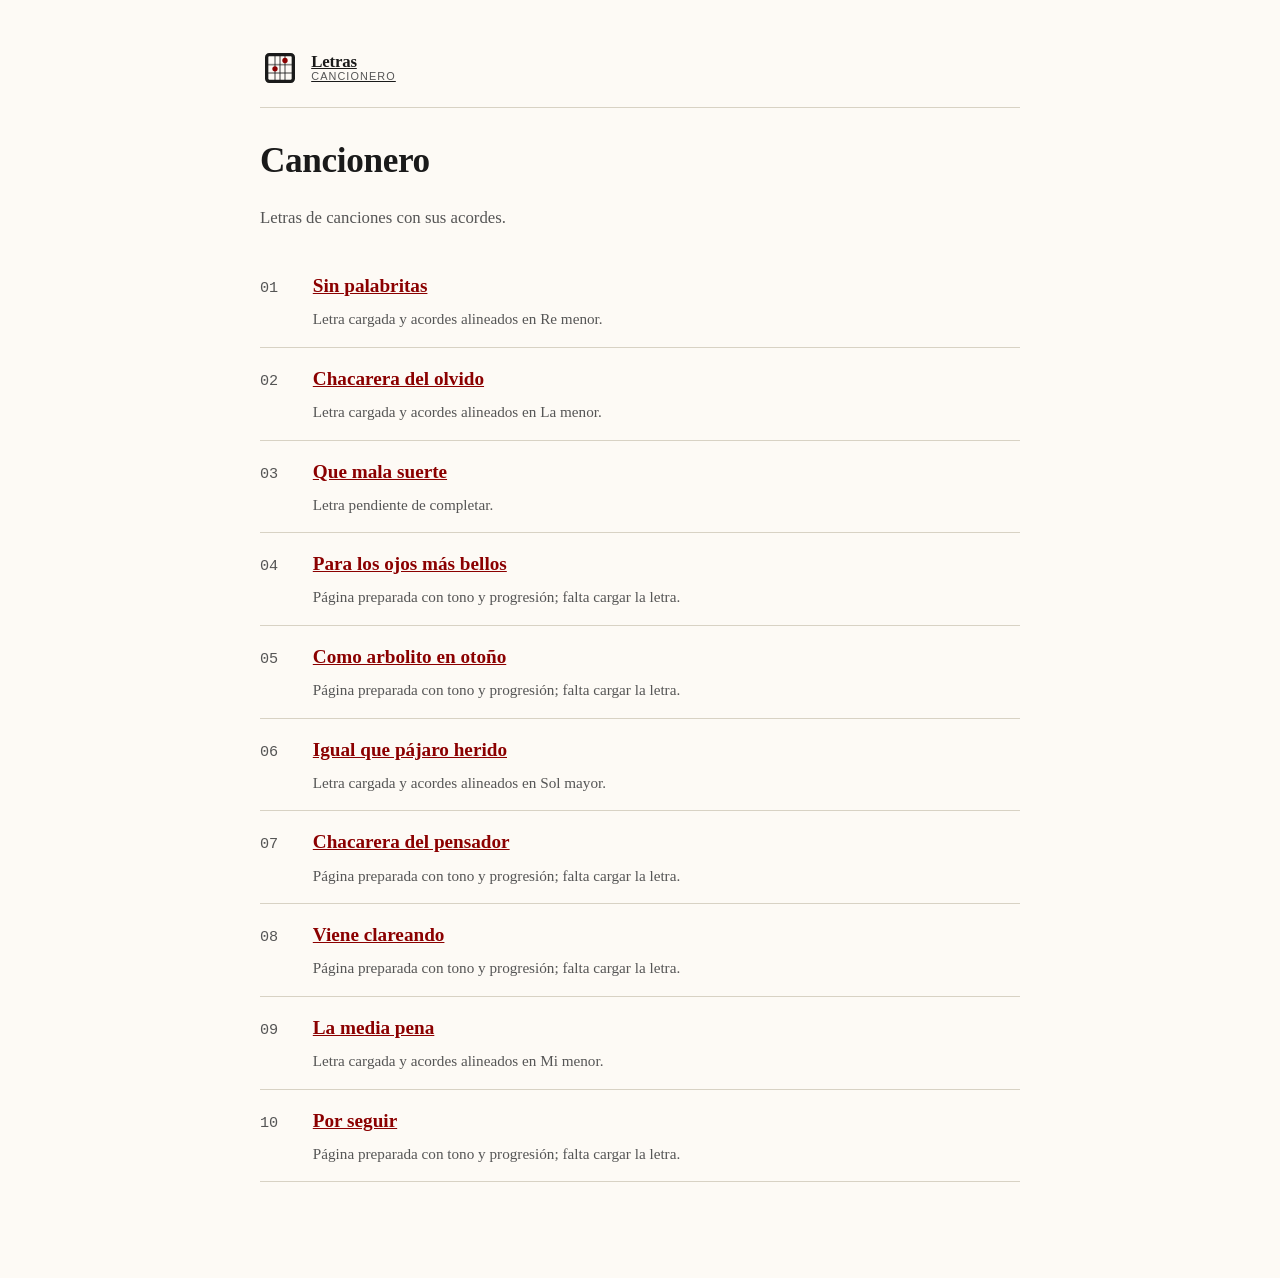
==== index.html @ acab7c4a "Complete Chacarera del olvido" ====
<!DOCTYPE html>
<html lang="es">
<head>
  <meta charset="UTF-8">
  <meta name="viewport" content="width=device-width, initial-scale=1.0">
  <title>Letras · Cancionero</title>
  <link rel="stylesheet" href="assets/site.css">
</head>
<body>

<header class="site-header">
  <a class="brand" href="index.html" title="Volver al índice">
    <svg class="logo" viewBox="0 0 48 48" aria-hidden="true">
      <rect class="frame" x="8" y="8" width="32" height="32" rx="3"/>
      <line class="string" x1="18" y1="8" x2="18" y2="40"/>
      <line class="string" x1="24" y1="8" x2="24" y2="40"/>
      <line class="string" x1="30" y1="8" x2="30" y2="40"/>
      <line class="string" x1="8" y1="20" x2="40" y2="20"/>
      <line class="string" x1="8" y1="30" x2="40" y2="30"/>
      <circle class="dot" cx="18" cy="25" r="3.2"/>
      <circle class="dot" cx="30" cy="15" r="3.2"/>
    </svg>
    <span class="wordmark">Letras<small>cancionero</small></span>
  </a>
</header>

<h1>Cancionero</h1>
<p class="lead">Letras de canciones con sus acordes.</p>

<ol class="toc">
  <li>
    <span class="num">01</span>
    <span class="title"><a href="songs/sin-palabritas.html">Sin palabritas</a></span>
    <p class="desc">Letra cargada y acordes alineados en Re menor.</p>
  </li>
  <li>
    <span class="num">02</span>
    <span class="title"><a href="songs/chacarera-del-olvido.html">Chacarera del olvido</a></span>
    <p class="desc">Letra cargada y acordes alineados en La menor.</p>
  </li>
  <li>
    <span class="num">03</span>
    <span class="title"><a href="songs/que-mala-suerte.html">Que mala suerte</a></span>
    <p class="desc">Letra pendiente de completar.</p>
  </li>
  <li>
    <span class="num">04</span>
    <span class="title"><a href="songs/para-los-ojos-mas-bellos.html">Para los ojos más bellos</a></span>
    <p class="desc">Página preparada con tono y progresión; falta cargar la letra.</p>
  </li>
  <li>
    <span class="num">05</span>
    <span class="title"><a href="songs/como-arbolito-en-otono.html">Como arbolito en otoño</a></span>
    <p class="desc">Página preparada con tono y progresión; falta cargar la letra.</p>
  </li>
  <li>
    <span class="num">06</span>
    <span class="title"><a href="songs/igual-que-pajaro-herido.html">Igual que pájaro herido</a></span>
    <p class="desc">Letra cargada y acordes alineados en Sol mayor.</p>
  </li>
  <li>
    <span class="num">07</span>
    <span class="title"><a href="songs/chacarera-del-pensador.html">Chacarera del pensador</a></span>
    <p class="desc">Página preparada con tono y progresión; falta cargar la letra.</p>
  </li>
  <li>
    <span class="num">08</span>
    <span class="title"><a href="songs/viene-clareando.html">Viene clareando</a></span>
    <p class="desc">Página preparada con tono y progresión; falta cargar la letra.</p>
  </li>
  <li>
    <span class="num">09</span>
    <span class="title"><a href="songs/la-media-pena.html">La media pena</a></span>
    <p class="desc">Letra cargada y acordes alineados en Mi menor.</p>
  </li>
  <li>
    <span class="num">10</span>
    <span class="title"><a href="songs/por-seguir.html">Por seguir</a></span>
    <p class="desc">Página preparada con tono y progresión; falta cargar la letra.</p>
  </li>
</ol>

</body>
</html>
---- assets/site.css ----
/* Stylesheet for "letras" — cancionero: letras de canciones con acordes.
   Header + índice adaptados de assets/lesson.css del proyecto "acordes";
   el estilo del cancionero en sí vive encapsulado en song-sheet.js. */

:root {
  --ink: #1a1a1a;
  --ink-soft: #555;
  --paper: #fdfaf5;
  --rule: #d8d2c4;
  --accent: #8b0000;
  --mono: ui-monospace, "SF Mono", Menlo, Consolas, monospace;
  --serif: "Iowan Old Style", "Palatino Linotype", Palatino, Georgia, serif;
  --sans: -apple-system, BlinkMacSystemFont, "Helvetica Neue", Arial, sans-serif;
  --max-width: 760px;
}

html { background: var(--paper); }

body {
  font-family: var(--serif);
  color: var(--ink);
  background: var(--paper);
  max-width: var(--max-width);
  margin: 3rem auto 6rem;
  padding: 0 1.5rem;
  line-height: 1.55;
  font-size: 19px;
}

a { color: var(--accent); }

/* ----- Header / logo ----- */

.site-header {
  display: flex;
  align-items: center;
  gap: 0.7rem;
  padding-bottom: 1.2rem;
  margin-bottom: 1.6rem;
  border-bottom: 1px solid var(--rule);
}
.site-header a.brand {
  display: inline-flex;
  align-items: center;
  gap: 0.7rem;
  border-bottom: none;
  color: var(--ink);
}
.site-header a.brand:hover { color: var(--accent); }
.site-header .logo {
  width: 40px;
  height: 40px;
  flex: none;
  display: block;
}
.site-header .logo .frame { fill: none; stroke: currentColor; stroke-width: 4; }
.site-header .logo .string { stroke: currentColor; stroke-width: 2; opacity: 0.5; }
.site-header .logo .dot { fill: var(--accent); }
.site-header .wordmark {
  font-family: var(--serif);
  font-weight: 600;
  font-size: 1.05rem;
  letter-spacing: -0.01em;
  line-height: 1.1;
}
.site-header .wordmark small {
  display: block;
  font-family: var(--sans);
  font-weight: 400;
  font-size: 0.68rem;
  text-transform: uppercase;
  letter-spacing: 0.1em;
  color: var(--ink-soft);
}

@media print { .site-header { display: none; } }

h1, h2, h3 { font-weight: 600; letter-spacing: -0.01em; }
h1 { font-size: 2.2rem; margin: 0 0 0.2rem; }
h2 { font-size: 1.4rem; margin: 2.5rem 0 0.8rem; border-bottom: 1px solid var(--rule); padding-bottom: 0.3rem; }

.lead { color: var(--ink-soft); font-size: 1.05rem; }

.source-link {
  margin: 1rem 0 0;
  font-family: var(--sans);
  font-size: 0.82rem;
  color: var(--ink-soft);
  text-align: right;
}

.source-link a {
  color: inherit;
  text-decoration: none;
  border-bottom: 1px solid transparent;
}

.source-link a:hover,
.source-link a:focus-visible {
  color: var(--accent);
  border-bottom-color: currentColor;
}

@media print { .source-link { display: none; } }

/* ----- Índice de canciones ----- */

.toc { list-style: none; padding: 0; margin: 1.5rem 0; }
.toc li {
  border-bottom: 1px solid var(--rule);
  padding: 1rem 0;
  display: grid;
  grid-template-columns: 2.4rem 1fr;
  gap: 0.4rem 0.9rem;
  align-items: baseline;
}
.toc .num {
  font-family: var(--mono);
  font-size: 0.95rem;
  color: var(--ink-soft);
}
.toc .title { font-size: 1.2rem; font-weight: 600; }
.toc .title a { border-bottom: none; }
.toc .desc { grid-column: 2; color: var(--ink-soft); font-size: 0.95rem; margin: 0; }
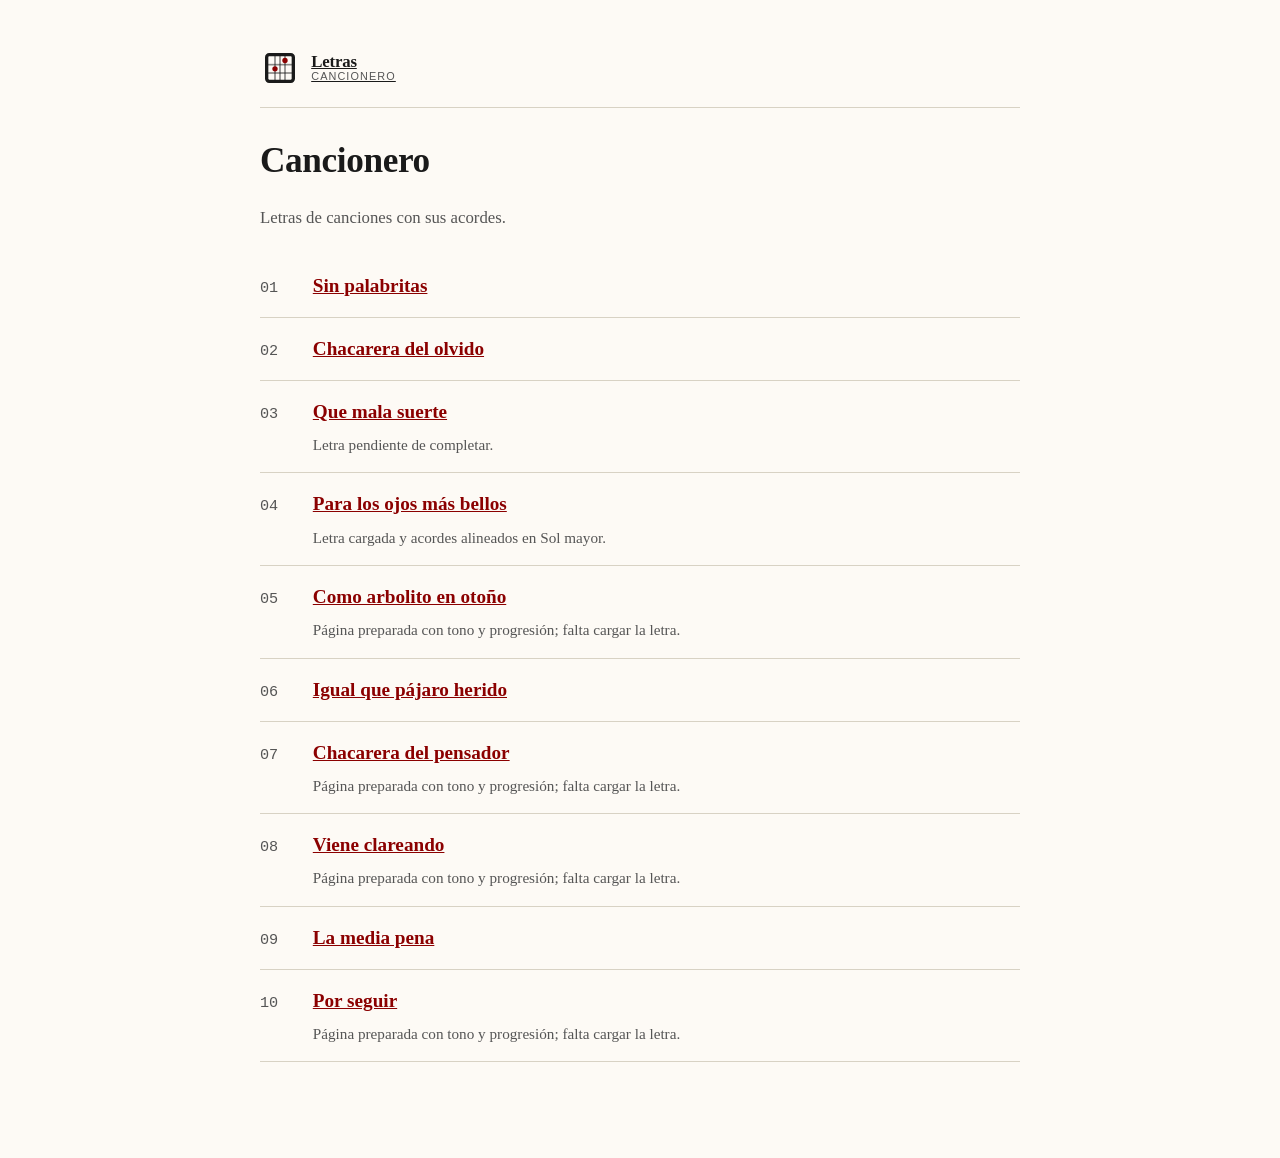
==== commit a5851505: "Complete Para los ojos mas bellos" ====
--- a/index.html
+++ b/index.html
@@ -31,12 +31,10 @@
   <li>
     <span class="num">01</span>
     <span class="title"><a href="songs/sin-palabritas.html">Sin palabritas</a></span>
-    <p class="desc">Letra cargada y acordes alineados en Re menor.</p>
   </li>
   <li>
     <span class="num">02</span>
     <span class="title"><a href="songs/chacarera-del-olvido.html">Chacarera del olvido</a></span>
-    <p class="desc">Letra cargada y acordes alineados en La menor.</p>
   </li>
   <li>
     <span class="num">03</span>
@@ -46,7 +44,7 @@
   <li>
     <span class="num">04</span>
     <span class="title"><a href="songs/para-los-ojos-mas-bellos.html">Para los ojos más bellos</a></span>
-    <p class="desc">Página preparada con tono y progresión; falta cargar la letra.</p>
+    <p class="desc">Letra cargada y acordes alineados en Sol mayor.</p>
   </li>
   <li>
     <span class="num">05</span>
@@ -56,7 +54,6 @@
   <li>
     <span class="num">06</span>
     <span class="title"><a href="songs/igual-que-pajaro-herido.html">Igual que pájaro herido</a></span>
-    <p class="desc">Letra cargada y acordes alineados en Sol mayor.</p>
   </li>
   <li>
     <span class="num">07</span>
@@ -71,7 +68,6 @@
   <li>
     <span class="num">09</span>
     <span class="title"><a href="songs/la-media-pena.html">La media pena</a></span>
-    <p class="desc">Letra cargada y acordes alineados en Mi menor.</p>
   </li>
   <li>
     <span class="num">10</span>
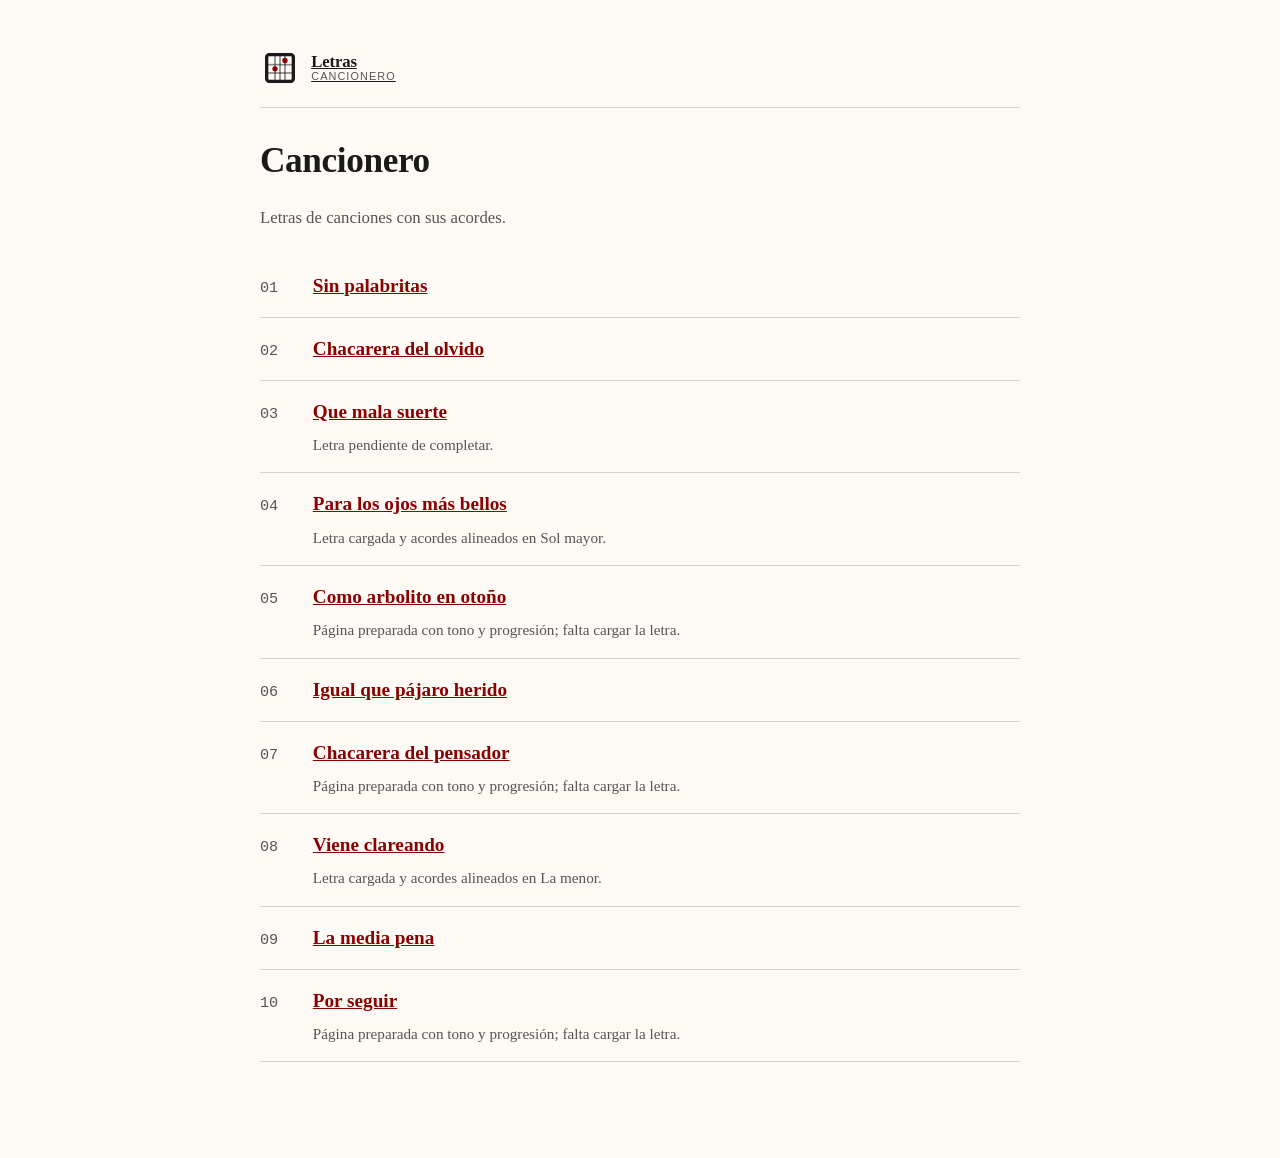
==== commit 6b8d7759: "Complete Viene clareando" ====
--- a/index.html
+++ b/index.html
@@ -63,7 +63,7 @@
   <li>
     <span class="num">08</span>
     <span class="title"><a href="songs/viene-clareando.html">Viene clareando</a></span>
-    <p class="desc">Página preparada con tono y progresión; falta cargar la letra.</p>
+    <p class="desc">Letra cargada y acordes alineados en La menor.</p>
   </li>
   <li>
     <span class="num">09</span>
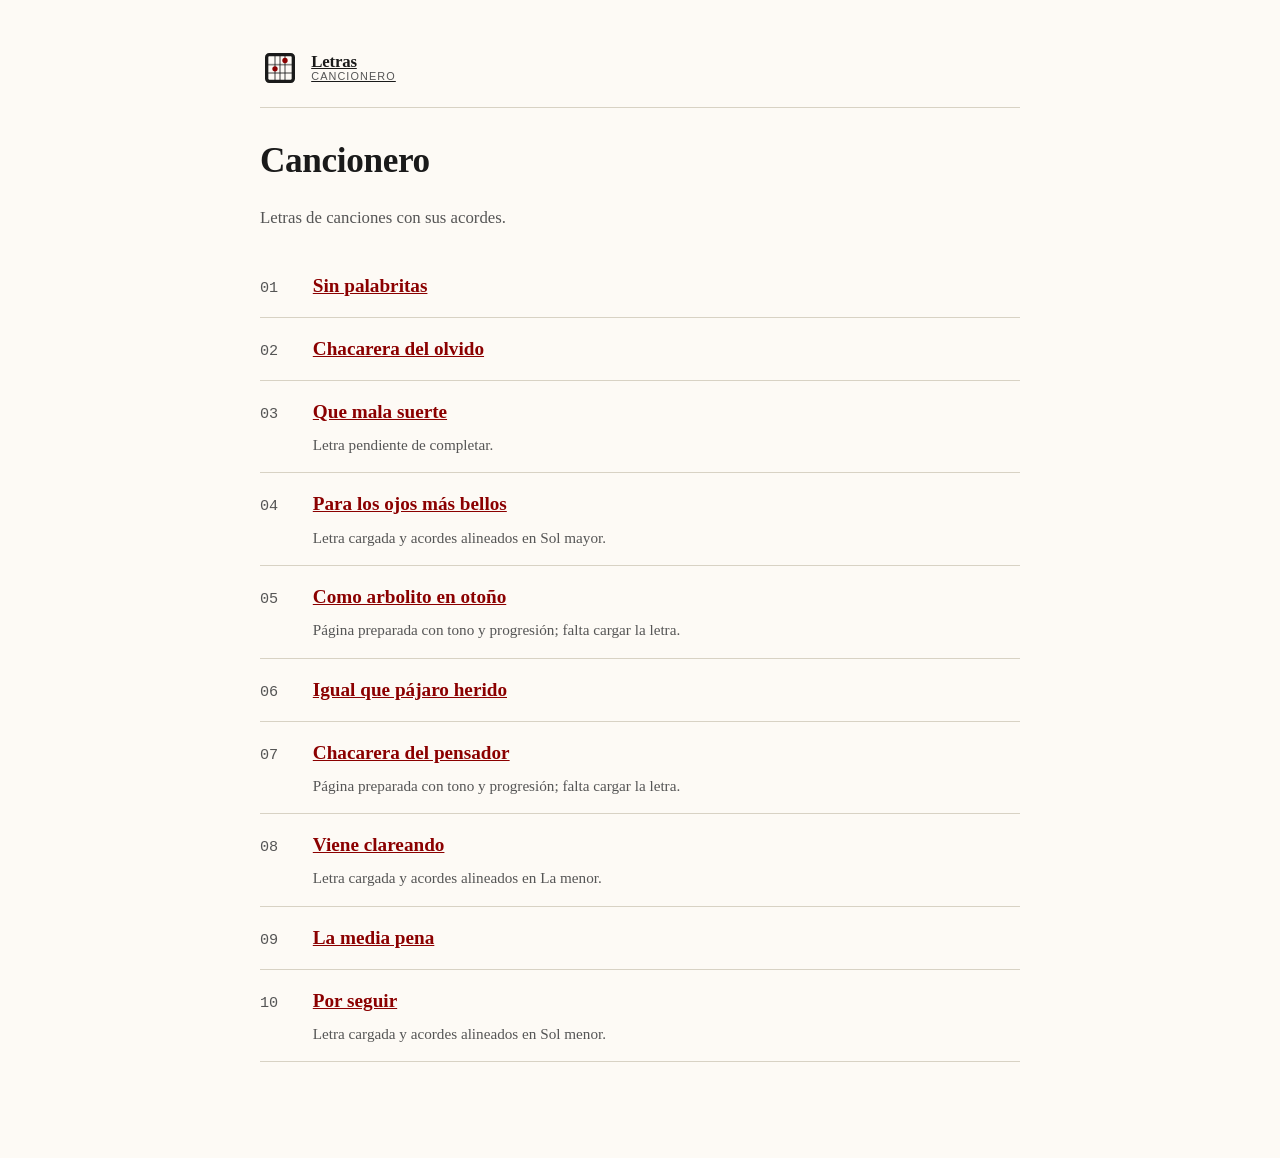
==== commit 66a2309c: "Complete Por seguir" ====
--- a/index.html
+++ b/index.html
@@ -72,7 +72,7 @@
   <li>
     <span class="num">10</span>
     <span class="title"><a href="songs/por-seguir.html">Por seguir</a></span>
-    <p class="desc">Página preparada con tono y progresión; falta cargar la letra.</p>
+    <p class="desc">Letra cargada y acordes alineados en Sol menor.</p>
   </li>
 </ol>
 
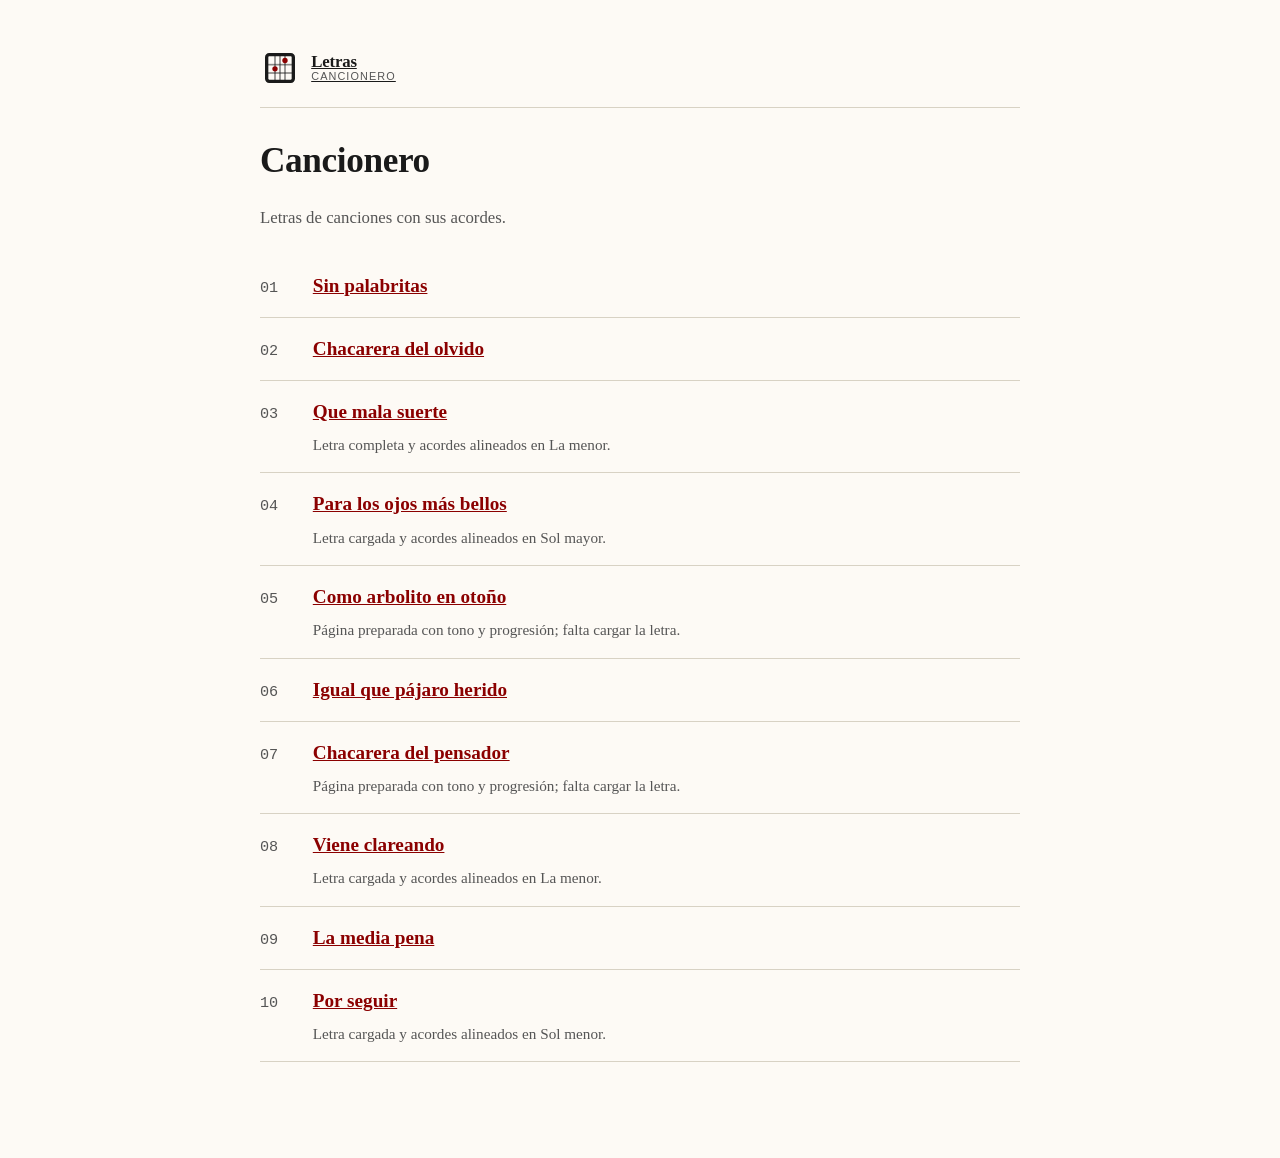
==== commit d868b686: "Completa Que mala suerte" ====
--- a/index.html
+++ b/index.html
@@ -39,7 +39,7 @@
   <li>
     <span class="num">03</span>
     <span class="title"><a href="songs/que-mala-suerte.html">Que mala suerte</a></span>
-    <p class="desc">Letra pendiente de completar.</p>
+    <p class="desc">Letra completa y acordes alineados en La menor.</p>
   </li>
   <li>
     <span class="num">04</span>
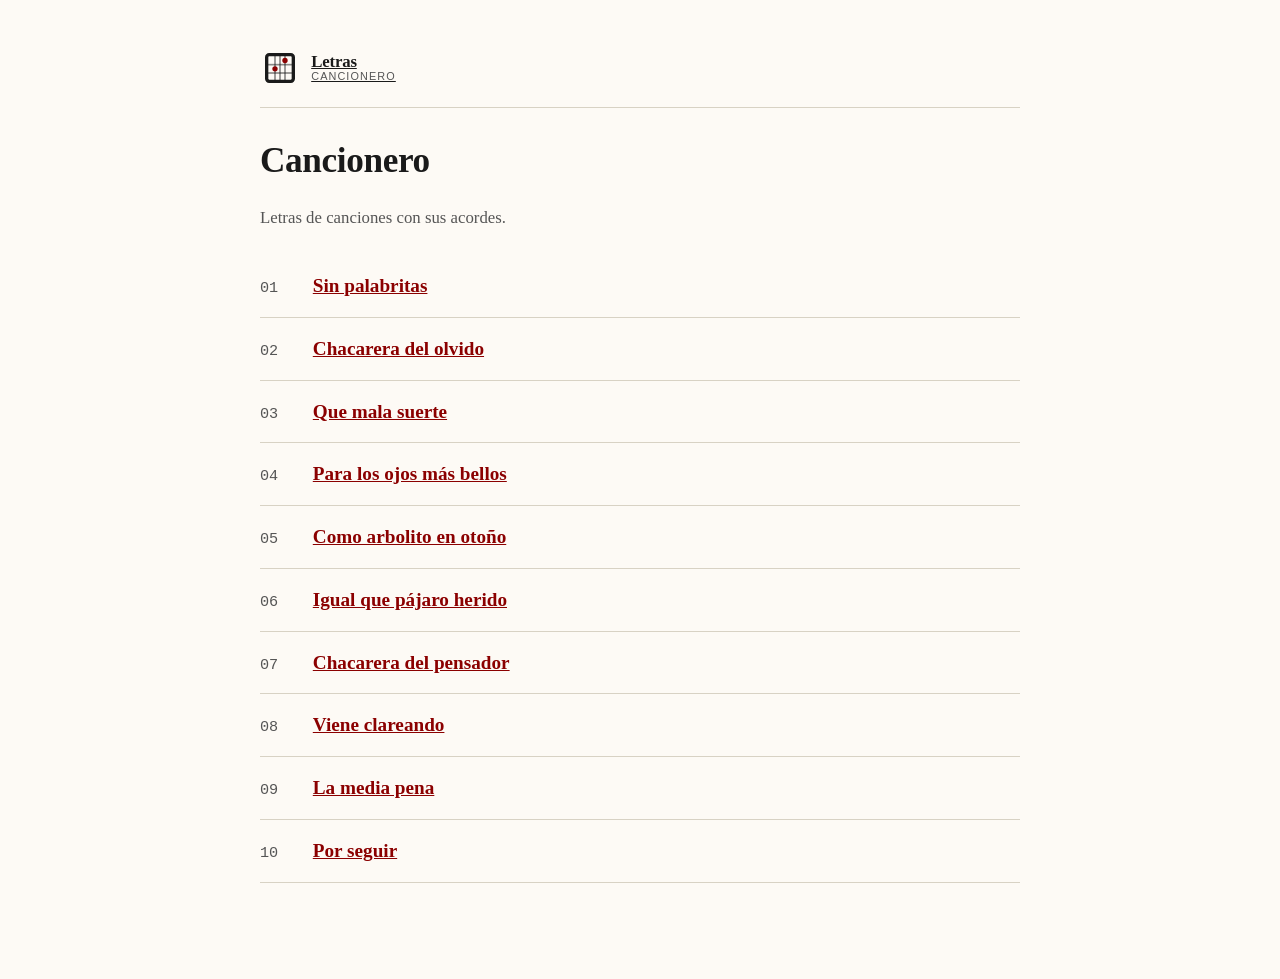
==== commit 4f6ed3a8: "Completa chacarera del pensador y simplifica index" ====
--- a/index.html
+++ b/index.html
@@ -39,17 +39,14 @@
   <li>
     <span class="num">03</span>
     <span class="title"><a href="songs/que-mala-suerte.html">Que mala suerte</a></span>
-    <p class="desc">Letra completa y acordes alineados en La menor.</p>
   </li>
   <li>
     <span class="num">04</span>
     <span class="title"><a href="songs/para-los-ojos-mas-bellos.html">Para los ojos más bellos</a></span>
-    <p class="desc">Letra cargada y acordes alineados en Sol mayor.</p>
   </li>
   <li>
     <span class="num">05</span>
     <span class="title"><a href="songs/como-arbolito-en-otono.html">Como arbolito en otoño</a></span>
-    <p class="desc">Página preparada con tono y progresión; falta cargar la letra.</p>
   </li>
   <li>
     <span class="num">06</span>
@@ -58,12 +55,10 @@
   <li>
     <span class="num">07</span>
     <span class="title"><a href="songs/chacarera-del-pensador.html">Chacarera del pensador</a></span>
-    <p class="desc">Página preparada con tono y progresión; falta cargar la letra.</p>
   </li>
   <li>
     <span class="num">08</span>
     <span class="title"><a href="songs/viene-clareando.html">Viene clareando</a></span>
-    <p class="desc">Letra cargada y acordes alineados en La menor.</p>
   </li>
   <li>
     <span class="num">09</span>
@@ -72,7 +67,6 @@
   <li>
     <span class="num">10</span>
     <span class="title"><a href="songs/por-seguir.html">Por seguir</a></span>
-    <p class="desc">Letra cargada y acordes alineados en Sol menor.</p>
   </li>
 </ol>
 
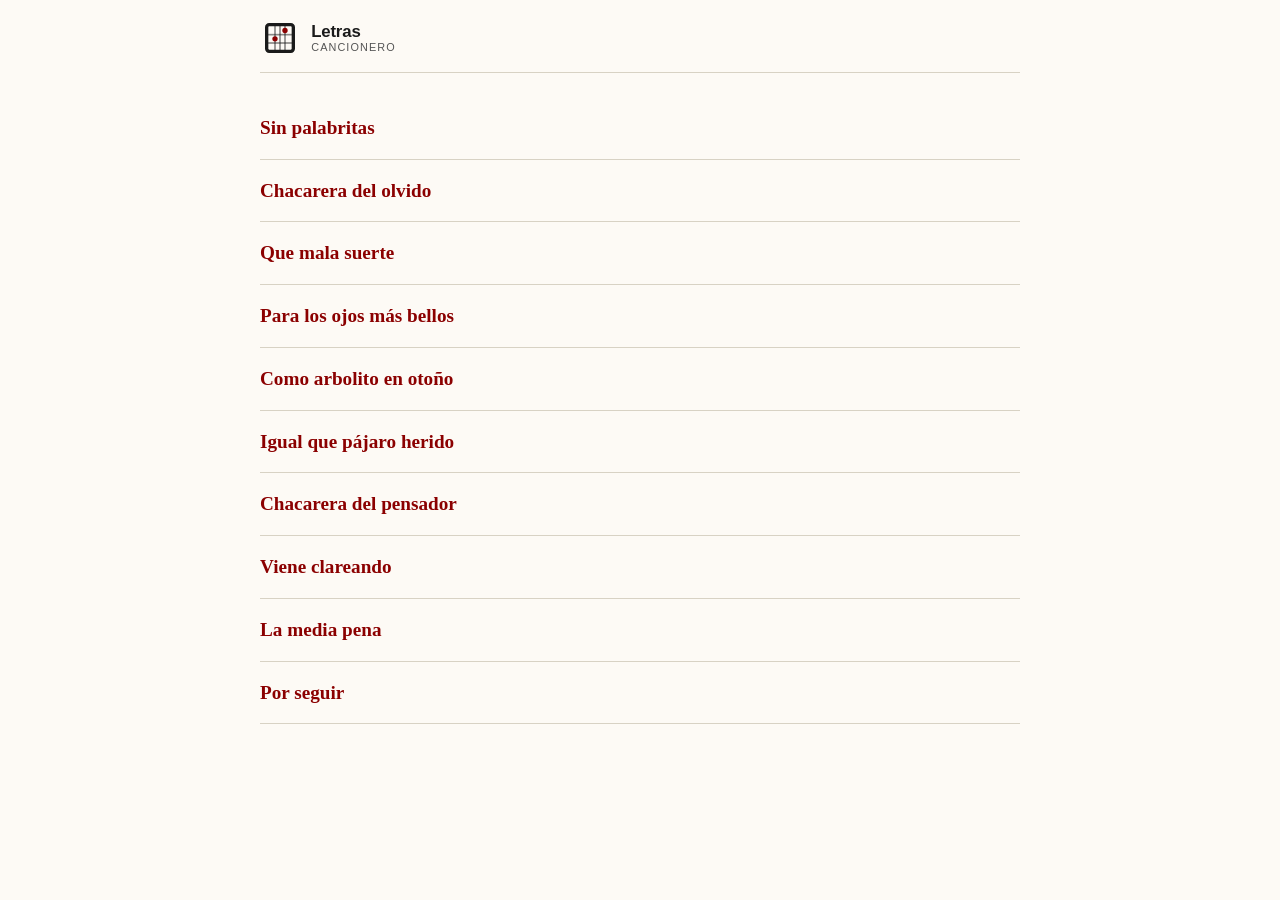
==== commit 42cb4764: "Refina el layout del cancionero" ====
--- a/index.html
+++ b/index.html
@@ -24,48 +24,35 @@
   </a>
 </header>
 
-<h1>Cancionero</h1>
-<p class="lead">Letras de canciones con sus acordes.</p>
-
 <ol class="toc">
   <li>
-    <span class="num">01</span>
     <span class="title"><a href="songs/sin-palabritas.html">Sin palabritas</a></span>
   </li>
   <li>
-    <span class="num">02</span>
     <span class="title"><a href="songs/chacarera-del-olvido.html">Chacarera del olvido</a></span>
   </li>
   <li>
-    <span class="num">03</span>
     <span class="title"><a href="songs/que-mala-suerte.html">Que mala suerte</a></span>
   </li>
   <li>
-    <span class="num">04</span>
     <span class="title"><a href="songs/para-los-ojos-mas-bellos.html">Para los ojos más bellos</a></span>
   </li>
   <li>
-    <span class="num">05</span>
     <span class="title"><a href="songs/como-arbolito-en-otono.html">Como arbolito en otoño</a></span>
   </li>
   <li>
-    <span class="num">06</span>
     <span class="title"><a href="songs/igual-que-pajaro-herido.html">Igual que pájaro herido</a></span>
   </li>
   <li>
-    <span class="num">07</span>
     <span class="title"><a href="songs/chacarera-del-pensador.html">Chacarera del pensador</a></span>
   </li>
   <li>
-    <span class="num">08</span>
     <span class="title"><a href="songs/viene-clareando.html">Viene clareando</a></span>
   </li>
   <li>
-    <span class="num">09</span>
     <span class="title"><a href="songs/la-media-pena.html">La media pena</a></span>
   </li>
   <li>
-    <span class="num">10</span>
     <span class="title"><a href="songs/por-seguir.html">Por seguir</a></span>
   </li>
 </ol>
--- a/assets/site.css
+++ b/assets/site.css
@@ -21,22 +21,26 @@
   color: var(--ink);
   background: var(--paper);
   max-width: var(--max-width);
-  margin: 3rem auto 6rem;
+  margin: 1.15rem auto 6rem;
   padding: 0 1.5rem;
   line-height: 1.55;
   font-size: 19px;
 }
 
-a { color: var(--accent); }
+a {
+  color: var(--accent);
+  text-decoration: none;
+}
 
 /* ----- Header / logo ----- */
 
 .site-header {
   display: flex;
   align-items: center;
+  justify-content: space-between;
   gap: 0.7rem;
-  padding-bottom: 1.2rem;
-  margin-bottom: 1.6rem;
+  padding-bottom: 0.85rem;
+  margin-bottom: 1.15rem;
   border-bottom: 1px solid var(--rule);
 }
 .site-header a.brand {
@@ -44,6 +48,7 @@
   align-items: center;
   gap: 0.7rem;
   border-bottom: none;
+  text-decoration: none;
   color: var(--ink);
 }
 .site-header a.brand:hover { color: var(--accent); }
@@ -57,7 +62,7 @@
 .site-header .logo .string { stroke: currentColor; stroke-width: 2; opacity: 0.5; }
 .site-header .logo .dot { fill: var(--accent); }
 .site-header .wordmark {
-  font-family: var(--serif);
+  font-family: var(--sans);
   font-weight: 600;
   font-size: 1.05rem;
   letter-spacing: -0.01em;
@@ -73,13 +78,114 @@
   color: var(--ink-soft);
 }
 
+/* ----- Widget de transposición (inyectado por song-sheet.js en el header) ----- */
+
+.site-header .transpose {
+  display: flex;
+  align-items: center;
+  gap: 0.25rem;
+  font-family: var(--sans);
+}
+.site-header .transpose button {
+  appearance: none;
+  border: 1px solid var(--rule);
+  background: transparent;
+  color: var(--ink-soft);
+  cursor: pointer;
+  padding: 0;
+}
+.site-header .transpose .t-down,
+.site-header .transpose .t-up {
+  width: 1.6rem;
+  height: 1.6rem;
+  line-height: 1;
+  border-radius: 50%;
+  font-size: 0.85rem;
+  display: inline-flex;
+  align-items: center;
+  justify-content: center;
+}
+.site-header .transpose .t-current {
+  width: 6rem;
+  border: none;
+  text-align: center;
+  font-family: var(--sans);
+  font-size: 0.68rem;
+  text-transform: uppercase;
+  letter-spacing: 0.05em;
+  border-radius: 4px;
+  white-space: nowrap;
+  overflow: hidden;
+  text-overflow: ellipsis;
+  color: var(--accent);
+}
+.site-header .transpose .t-current.is-transposed { color: var(--accent-strong, var(--accent)); }
+.site-header .transpose button:hover,
+.site-header .transpose button:focus-visible {
+  color: var(--accent);
+  outline: none;
+}
+.site-header .transpose .t-down:hover,
+.site-header .transpose .t-up:hover,
+.site-header .transpose .t-down:focus-visible,
+.site-header .transpose .t-up:focus-visible {
+  border-color: currentColor;
+}
+
 @media print { .site-header { display: none; } }
 
 h1, h2, h3 { font-weight: 600; letter-spacing: -0.01em; }
-h1 { font-size: 2.2rem; margin: 0 0 0.2rem; }
+h1 { font-size: 2.2rem; margin: 0 0 0.08rem; line-height: 1.05; }
 h2 { font-size: 1.4rem; margin: 2.5rem 0 0.8rem; border-bottom: 1px solid var(--rule); padding-bottom: 0.3rem; }
 
-.lead { color: var(--ink-soft); font-size: 1.05rem; }
+.song-titlebar {
+  display: flex;
+  align-items: flex-start;
+  justify-content: space-between;
+  gap: 1rem;
+  margin: 0 0 0.2rem;
+}
+
+.song-titlebar h1 {
+  margin: 0;
+  flex: 1 1 auto;
+  min-width: 0;
+}
+
+.chord-toggle {
+  appearance: none;
+  background: transparent;
+  border: none;
+  box-shadow: none;
+  color: var(--ink-soft);
+  cursor: pointer;
+  border-radius: 999px;
+  padding: 0;
+  flex: 0 0 2.7rem;
+  width: 2.7rem;
+  height: 2.7rem;
+  display: inline-flex;
+  align-items: center;
+  justify-content: center;
+}
+
+.chord-toggle svg {
+  width: 1.55rem;
+  height: 1.55rem;
+  stroke-width: 1.65;
+}
+
+.chord-toggle:hover,
+.chord-toggle:focus-visible {
+  color: var(--accent);
+  outline: none;
+}
+
+.chord-toggle[aria-pressed="true"] {
+  color: var(--accent);
+}
+
+.lead { color: var(--ink-soft); font-size: 1.05rem; margin: 0 0 0.65rem; line-height: 1.15; }
 
 .source-link {
   margin: 1rem 0 0;
@@ -109,16 +215,21 @@
 .toc li {
   border-bottom: 1px solid var(--rule);
   padding: 1rem 0;
-  display: grid;
-  grid-template-columns: 2.4rem 1fr;
-  gap: 0.4rem 0.9rem;
-  align-items: baseline;
-}
-.toc .num {
-  font-family: var(--mono);
-  font-size: 0.95rem;
-  color: var(--ink-soft);
+  display: block;
 }
 .toc .title { font-size: 1.2rem; font-weight: 600; }
 .toc .title a { border-bottom: none; }
-.toc .desc { grid-column: 2; color: var(--ink-soft); font-size: 0.95rem; margin: 0; }
+.toc .desc { color: var(--ink-soft); font-size: 0.95rem; margin: 0.2rem 0 0; }
+
+@media (max-width: 640px) {
+  body {
+    margin-top: 0.8rem;
+    padding: 0 1rem;
+  }
+
+  .song-titlebar {
+    align-items: flex-start;
+    flex-direction: row;
+    gap: 0.5rem;
+  }
+}
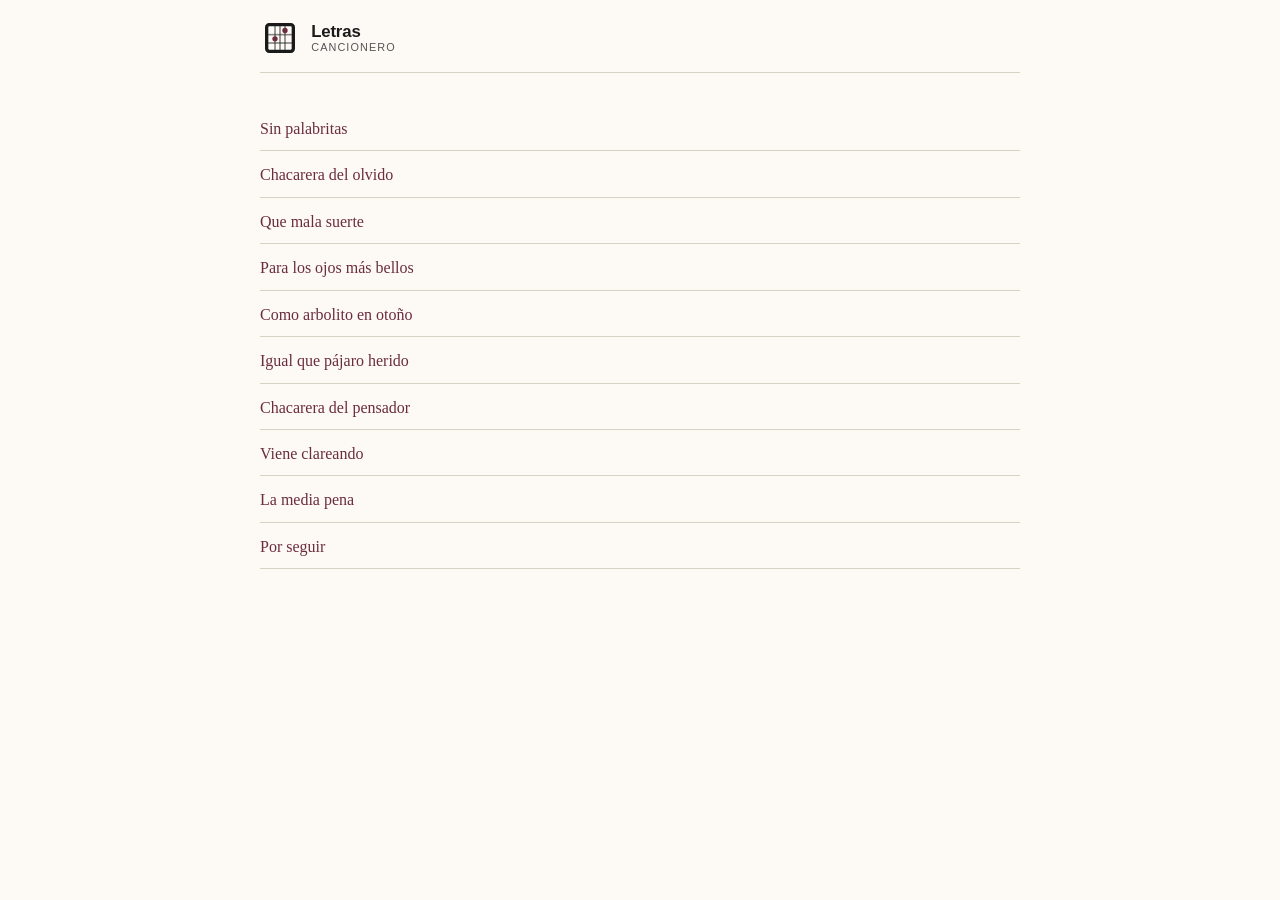
==== commit 58d8d573: "PWA icon" ====
--- a/index.html
+++ b/index.html
@@ -3,7 +3,12 @@
 <head>
   <meta charset="UTF-8">
   <meta name="viewport" content="width=device-width, initial-scale=1.0">
-  <title>Letras · Cancionero</title>
+  <title>Cancionero</title>
+  <meta name="theme-color" content="#fdfaf5">
+  <meta name="apple-mobile-web-app-title" content="Cancionero">
+  <link rel="icon" href="assets/icon.svg" type="image/svg+xml">
+  <link rel="apple-touch-icon" href="assets/apple-touch-icon.png">
+  <link rel="manifest" href="manifest.webmanifest">
   <link rel="stylesheet" href="assets/site.css">
 </head>
 <body>
--- a/assets/site.css
+++ b/assets/site.css
@@ -7,14 +7,17 @@
   --ink-soft: #555;
   --paper: #fdfaf5;
   --rule: #d8d2c4;
-  --accent: #8b0000;
+  --accent: #6b2c3e;
   --mono: ui-monospace, "SF Mono", Menlo, Consolas, monospace;
   --serif: "Iowan Old Style", "Palatino Linotype", Palatino, Georgia, serif;
-  --sans: -apple-system, BlinkMacSystemFont, "Helvetica Neue", Arial, sans-serif;
+  --sans:
+    -apple-system, BlinkMacSystemFont, "Helvetica Neue", Arial, sans-serif;
   --max-width: 760px;
 }
 
-html { background: var(--paper); }
+html {
+  background: var(--paper);
+}
 
 body {
   font-family: var(--serif);
@@ -27,6 +30,12 @@
   font-size: 19px;
 }
 
+body.has-song-scroll-region {
+  height: 100vh;
+  overflow: hidden;
+  margin-bottom: 0;
+}
+
 a {
   color: var(--accent);
   text-decoration: none;
@@ -44,23 +53,36 @@
   border-bottom: 1px solid var(--rule);
 }
 .site-header a.brand {
-  display: inline-flex;
-  align-items: center;
-  gap: 0.7rem;
+  display: grid;
+  grid-template-columns: 40px auto;
+  align-items: center;
+  column-gap: 0.7rem;
   border-bottom: none;
   text-decoration: none;
   color: var(--ink);
 }
-.site-header a.brand:hover { color: var(--accent); }
+.site-header a.brand:hover {
+  color: var(--accent);
+}
 .site-header .logo {
   width: 40px;
   height: 40px;
   flex: none;
   display: block;
 }
-.site-header .logo .frame { fill: none; stroke: currentColor; stroke-width: 4; }
-.site-header .logo .string { stroke: currentColor; stroke-width: 2; opacity: 0.5; }
-.site-header .logo .dot { fill: var(--accent); }
+.site-header .logo .frame {
+  fill: none;
+  stroke: currentColor;
+  stroke-width: 4;
+}
+.site-header .logo .string {
+  stroke: currentColor;
+  stroke-width: 2;
+  opacity: 0.5;
+}
+.site-header .logo .dot {
+  fill: var(--accent);
+}
 .site-header .wordmark {
   font-family: var(--sans);
   font-weight: 600;
@@ -77,7 +99,6 @@
   letter-spacing: 0.1em;
   color: var(--ink-soft);
 }
-
 /* ----- Widget de transposición (inyectado por song-sheet.js en el header) ----- */
 
 .site-header .transpose {
@@ -119,7 +140,9 @@
   text-overflow: ellipsis;
   color: var(--accent);
 }
-.site-header .transpose .t-current.is-transposed { color: var(--accent-strong, var(--accent)); }
+.site-header .transpose .t-current.is-transposed {
+  color: var(--accent-strong, var(--accent));
+}
 .site-header .transpose button:hover,
 .site-header .transpose button:focus-visible {
   color: var(--accent);
@@ -132,24 +155,101 @@
   border-color: currentColor;
 }
 
-@media print { .site-header { display: none; } }
-
-h1, h2, h3 { font-weight: 600; letter-spacing: -0.01em; }
-h1 { font-size: 2.2rem; margin: 0 0 0.08rem; line-height: 1.05; }
-h2 { font-size: 1.4rem; margin: 2.5rem 0 0.8rem; border-bottom: 1px solid var(--rule); padding-bottom: 0.3rem; }
+@media print {
+  .site-header {
+    display: none;
+  }
+}
+
+h1,
+h2,
+h3 {
+  font-weight: 600;
+  letter-spacing: -0.01em;
+}
+h1 {
+  font-size: 2.2rem;
+  margin: 0 0 0.08rem;
+  line-height: 1.05;
+}
+h2 {
+  font-size: 1.4rem;
+  margin: 2.5rem 0 0.8rem;
+  border-bottom: 1px solid var(--rule);
+  padding-bottom: 0.3rem;
+}
 
 .song-titlebar {
-  display: flex;
-  align-items: flex-start;
-  justify-content: space-between;
-  gap: 1rem;
+  position: relative;
   margin: 0 0 0.2rem;
+  z-index: 7;
+}
+
+.song-heading {
+  min-width: 0;
+  padding-right: 2.8rem;
 }
 
 .song-titlebar h1 {
   margin: 0;
-  flex: 1 1 auto;
-  min-width: 0;
+  font-size: 1.5em;
+}
+
+.song-titlebar .lead {
+  margin: 0.1rem 0 0;
+}
+
+.song-controls {
+  position: absolute;
+  top: 0;
+  right: -0.18rem;
+  display: inline-flex;
+  flex-direction: column;
+  align-items: center;
+  gap: 0.25rem;
+  width: auto;
+  padding: 0.18rem 0.08rem;
+  border-radius: 14px;
+  background: transparent;
+  isolation: isolate;
+  z-index: 6;
+}
+
+.song-controls::before {
+  content: "";
+  position: absolute;
+  inset: 0;
+  border-radius: inherit;
+  background: color-mix(in srgb, var(--paper) 5%, transparent);
+  backdrop-filter: blur(1.5px) saturate(0.95);
+  -webkit-backdrop-filter: blur(1.5px) saturate(0.95);
+  mask-image: radial-gradient(
+    ellipse at center,
+    rgba(0, 0, 0, 0.9) 0%,
+    rgba(0, 0, 0, 0.8) 48%,
+    rgba(0, 0, 0, 0.35) 78%,
+    transparent 100%
+  );
+  -webkit-mask-image: radial-gradient(
+    ellipse at center,
+    rgba(0, 0, 0, 0.9) 0%,
+    rgba(0, 0, 0, 0.8) 48%,
+    rgba(0, 0, 0, 0.35) 78%,
+    transparent 100%
+  );
+  z-index: -1;
+  pointer-events: none;
+}
+
+.teleprompter-slot {
+  position: relative;
+  width: 2.7rem;
+  min-height: 2.3rem;
+  flex: 0 0 2.3rem;
+  display: inline-flex;
+  flex-direction: column;
+  align-items: center;
+  justify-content: flex-start;
 }
 
 .chord-toggle {
@@ -167,25 +267,493 @@
   display: inline-flex;
   align-items: center;
   justify-content: center;
+  transform-origin: center;
 }
 
 .chord-toggle svg {
+  width: 1.75rem;
+  height: 1.75rem;
+  stroke-width: 1.65;
+}
+
+.chord-toggle:hover,
+.chord-toggle:focus-visible {
+  outline: none;
+}
+
+.chord-toggle[aria-pressed="false"] {
+  color: var(--ink-soft);
+}
+
+.chord-toggle[aria-pressed="true"] {
+  color: var(--accent);
+}
+
+.chord-toggle[aria-pressed="true"] {
+  color: var(--accent);
+}
+
+.teleprompter-toggle {
+  appearance: none;
+  background: transparent;
+  border: none;
+  box-shadow: none;
+  color: var(--ink-soft);
+  cursor: pointer;
+  padding: 0;
+  width: 2.7rem;
+  height: 2.3rem;
+  display: inline-flex;
+  align-items: center;
+  justify-content: center;
+  border-radius: 999px;
+  -webkit-tap-highlight-color: transparent;
+  transform-origin: center;
+  transition:
+    color 160ms ease,
+    opacity 180ms ease,
+    background-color 180ms ease,
+    box-shadow 180ms ease;
+}
+
+.teleprompter-toggle svg {
   width: 1.55rem;
   height: 1.55rem;
-  stroke-width: 1.65;
-}
-
-.chord-toggle:hover,
-.chord-toggle:focus-visible {
+  stroke-width: 1.8;
+}
+
+.teleprompter-toggle:hover,
+.teleprompter-toggle:focus-visible,
+.teleprompter-toggle[aria-pressed="true"] {
   color: var(--accent);
   outline: none;
 }
 
-.chord-toggle[aria-pressed="true"] {
-  color: var(--accent);
-}
-
-.lead { color: var(--ink-soft); font-size: 1.05rem; margin: 0 0 0.65rem; line-height: 1.15; }
+.teleprompter-speed {
+  position: relative;
+  width: 0.8rem;
+  height: 6.25rem;
+  margin-top: 0.95rem;
+  display: block;
+  opacity: 0;
+  transform: translateY(-0.25rem);
+  animation: teleprompter-speed-fade-in 180ms ease forwards;
+}
+
+.teleprompter-speed__rail {
+  position: absolute;
+  inset: 0;
+  margin: auto;
+  width: 0.12rem;
+  height: 100%;
+  border-radius: 999px;
+  background: color-mix(in srgb, var(--ink-soft) 32%, transparent);
+}
+
+.teleprompter-speed[hidden] {
+  display: none;
+}
+
+.teleprompter-speed__input {
+  appearance: none;
+  -webkit-appearance: none;
+  position: absolute;
+  top: 50%;
+  left: 50%;
+  width: 6.25rem;
+  height: 0.8rem;
+  margin: 0;
+  background: transparent;
+  cursor: ns-resize;
+  transform: translate(-50%, -50%) rotate(-90deg);
+}
+
+.teleprompter-speed__input:focus {
+  outline: none;
+}
+
+.teleprompter-speed__input::-webkit-slider-runnable-track {
+  width: 100%;
+  height: 0.12rem;
+  border-radius: 999px;
+  background: transparent;
+}
+
+.teleprompter-speed__input::-webkit-slider-thumb {
+  -webkit-appearance: none;
+  appearance: none;
+  width: 0.78rem;
+  height: 0.78rem;
+  margin-top: -0.33rem;
+  border: none;
+  border-radius: 999px;
+  background: var(--accent);
+  box-shadow: 0 0 0 1px color-mix(in srgb, var(--paper) 92%, transparent);
+}
+
+.teleprompter-speed__input::-moz-range-track {
+  width: 100%;
+  height: 0.12rem;
+  border: none;
+  border-radius: 999px;
+  background: transparent;
+}
+
+.teleprompter-speed__input::-moz-range-thumb {
+  width: 0.78rem;
+  height: 0.78rem;
+  border: none;
+  border-radius: 999px;
+  background: var(--accent);
+  box-shadow: 0 0 0 1px color-mix(in srgb, var(--paper) 92%, transparent);
+}
+
+.teleprompter-speed__input::-moz-range-progress {
+  background: transparent;
+}
+
+.teleprompter-speed__input::-ms-track {
+  width: 100%;
+  height: 0.12rem;
+  border-color: transparent;
+  color: transparent;
+  background: transparent;
+}
+
+.teleprompter-speed__input::-ms-thumb {
+  width: 0.78rem;
+  height: 0.78rem;
+  border: none;
+  border-radius: 999px;
+  background: var(--accent);
+}
+
+.teleprompter-speed__input::-ms-fill-lower,
+.teleprompter-speed__input::-ms-fill-upper {
+  background: transparent;
+}
+
+@keyframes teleprompter-speed-fade-in {
+  from {
+    opacity: 0;
+    transform: translateY(-0.25rem);
+  }
+
+  to {
+    opacity: 1;
+    transform: translateY(0);
+  }
+}
+
+.text-size-toggle {
+  appearance: none;
+  background: transparent;
+  border: none;
+  box-shadow: none;
+  color: var(--ink-soft);
+  cursor: pointer;
+  padding: 0;
+  width: 2.7rem;
+  height: 2.3rem;
+  display: inline-flex;
+  align-items: center;
+  justify-content: center;
+  border-radius: 999px;
+  -webkit-tap-highlight-color: transparent;
+  transition:
+    color 160ms ease,
+    opacity 180ms ease,
+    background-color 180ms ease,
+    box-shadow 180ms ease;
+}
+
+.text-size-toggle svg {
+  width: 1.4rem;
+  height: 1.4rem;
+  stroke-width: 1.8;
+}
+
+.text-size-toggle:hover,
+.text-size-toggle:focus-visible,
+.text-size-toggle[aria-expanded="true"] {
+  color: var(--accent);
+  outline: none;
+}
+
+.text-size-panel {
+  position: absolute;
+  top: 100%;
+  right: 0;
+  min-width: 8rem;
+  padding: 0.55rem 0.6rem 0.65rem;
+  border: 1px solid var(--rule);
+  border-radius: 10px;
+  background: color-mix(in srgb, var(--paper) 94%, white);
+  box-shadow: 0 10px 28px rgba(0, 0, 0, 0.12);
+  backdrop-filter: blur(8px);
+  font-family: var(--sans);
+  z-index: 25;
+}
+
+.text-size-panel[hidden] {
+  display: none;
+}
+
+.text-size-panel__label {
+  font-size: 0.66rem;
+  letter-spacing: 0.08em;
+  text-transform: uppercase;
+  color: var(--ink-soft);
+  margin: 0 0 0.45rem;
+  text-align: center;
+}
+
+.text-size-panel__controls {
+  display: flex;
+  align-items: center;
+  gap: 0.3rem;
+}
+
+.text-size-panel__controls button {
+  appearance: none;
+  border: 1px solid var(--rule);
+  background: transparent;
+  color: var(--ink-soft);
+  cursor: pointer;
+  padding: 0;
+  font-family: inherit;
+}
+
+.text-size-panel__controls button:hover,
+.text-size-panel__controls button:focus-visible {
+  color: var(--accent);
+  outline: none;
+  border-color: currentColor;
+}
+
+.text-size-panel__controls button:disabled {
+  opacity: 0.35;
+  cursor: default;
+  color: var(--ink-soft);
+  border-color: var(--rule);
+}
+
+.text-size-down,
+.text-size-up {
+  width: 1.85rem;
+  height: 1.85rem;
+  line-height: 1;
+  border-radius: 50%;
+  font-size: 0.95rem;
+  display: inline-flex;
+  align-items: center;
+  justify-content: center;
+}
+
+.text-size-current {
+  flex: 1 1 auto;
+  height: 1.85rem;
+  font-size: 0.72rem;
+  text-transform: uppercase;
+  letter-spacing: 0.05em;
+}
+
+.text-size-panel__controls button.text-size-current {
+  border: none;
+}
+
+.text-size-current.is-modified {
+  color: var(--accent);
+}
+
+body.teleprompter-active .site-header {
+  opacity: 0;
+  visibility: hidden;
+  pointer-events: none;
+  background: transparent;
+  border-bottom-color: transparent;
+  position: relative;
+  z-index: 2;
+  transition:
+    opacity 180ms ease,
+    visibility 0s linear 180ms;
+}
+
+body.teleprompter-active .song-titlebar,
+body.teleprompter-active .lead {
+  position: relative;
+  z-index: 2;
+}
+
+body.teleprompter-active .song-titlebar h1,
+body.teleprompter-active .lead,
+body.teleprompter-active .song-controls .chord-toggle,
+body.teleprompter-active .song-controls .text-size-toggle,
+body.teleprompter-active .song-controls .text-size-panel {
+  opacity: 0;
+  visibility: hidden;
+  pointer-events: none;
+  animation: none;
+  transition:
+    opacity 180ms ease,
+    visibility 0s linear 180ms;
+}
+
+body.teleprompter-active .song-controls {
+  z-index: 20;
+}
+
+body.teleprompter-active .song-controls .teleprompter-slot {
+  position: fixed;
+  top: var(--teleprompter-float-top);
+  left: var(--teleprompter-float-left);
+  width: var(--teleprompter-float-width);
+  min-height: calc(var(--teleprompter-float-height) + 7.2rem);
+  margin: 0;
+  padding: 0;
+  z-index: 21;
+}
+
+body.teleprompter-active .song-controls .teleprompter-toggle {
+  flex: 0 0 auto;
+}
+
+.chord-toggle.is-pulsing,
+.teleprompter-toggle.is-pulsing,
+.text-size-toggle.is-pulsing {
+  animation: toggle-pulse 340ms cubic-bezier(0.22, 0.84, 0.31, 1.12);
+}
+
+body.teleprompter-active .song-scroll-region {
+  scrollbar-width: none;
+  scrollbar-color: transparent transparent;
+  -ms-overflow-style: none;
+  margin-top: calc(-1 * var(--teleprompter-overlay-offset, 0px));
+  padding-top: var(--teleprompter-overlay-offset, 0px);
+}
+
+body.teleprompter-active .song-scroll-region::-webkit-scrollbar {
+  width: 0;
+  height: 0;
+}
+
+body.teleprompter-active .song-scroll-region::-webkit-scrollbar-track,
+body.teleprompter-active .song-scroll-region::-webkit-scrollbar-thumb {
+  background: transparent;
+}
+
+body.teleprompter-active.teleprompter-manual-scroll .song-scroll-region {
+  scrollbar-width: thin;
+  scrollbar-color: color-mix(in srgb, var(--ink-soft) 45%, transparent)
+    transparent;
+}
+
+body.teleprompter-active.teleprompter-manual-scroll
+  .song-scroll-region::-webkit-scrollbar {
+  width: 0.6rem;
+  height: 0.6rem;
+}
+
+body.teleprompter-active.teleprompter-manual-scroll
+  .song-scroll-region::-webkit-scrollbar-track {
+  background: transparent;
+}
+
+body.teleprompter-active.teleprompter-manual-scroll
+  .song-scroll-region::-webkit-scrollbar-thumb {
+  background: color-mix(in srgb, var(--ink-soft) 45%, transparent);
+  border-radius: 999px;
+}
+
+@media (hover: none) and (pointer: coarse) {
+  body.teleprompter-active .song-scroll-region {
+    margin-right: -0.9rem;
+    padding-right: 0.9rem;
+  }
+
+  body.teleprompter-active .song-scroll-region::after {
+    width: 0.9rem;
+    opacity: 1;
+  }
+
+  body.teleprompter-active.teleprompter-manual-scroll .song-scroll-region {
+    margin-right: 0;
+    padding-right: 0;
+  }
+
+  body.teleprompter-active.teleprompter-manual-scroll
+    .song-scroll-region::after {
+    opacity: 0;
+  }
+}
+
+.site-header,
+.song-titlebar h1,
+.lead,
+.song-controls .chord-toggle,
+.song-controls .text-size-toggle,
+.song-controls .text-size-panel {
+  transition:
+    opacity 180ms ease,
+    visibility 0s linear 0s;
+}
+
+.site-header {
+  transition:
+    opacity 180ms ease,
+    visibility 0s linear 0s;
+}
+
+@keyframes toggle-pulse {
+  from {
+    opacity: 0;
+    transform: scale(1);
+  }
+  65% {
+    opacity: 1;
+    transform: scale(1.06);
+  }
+  to {
+    opacity: 1;
+    transform: scale(1);
+  }
+}
+
+@keyframes song-fade-in {
+  from {
+    opacity: 0;
+  }
+  to {
+    opacity: 1;
+  }
+}
+
+.lead {
+  color: var(--ink-soft);
+  font-size: 1.05rem;
+  margin: 0 0 0.65rem;
+  line-height: 1.15;
+  animation: song-fade-in 420ms ease-out both;
+}
+
+.song-scroll-region {
+  overflow-y: auto;
+  overscroll-behavior: contain;
+  padding: 0 0 1rem;
+  position: relative;
+}
+
+.song-scroll-region::after {
+  content: "";
+  position: absolute;
+  top: 0;
+  right: 0;
+  width: 0;
+  height: 100%;
+  pointer-events: none;
+  background: var(--paper);
+  opacity: 0;
+}
 
 .source-link {
   margin: 1rem 0 0;
@@ -207,19 +775,113 @@
   border-bottom-color: currentColor;
 }
 
-@media print { .source-link { display: none; } }
+@media print {
+  .source-link {
+    display: none;
+  }
+}
+
+@media (prefers-reduced-motion: reduce) {
+  .song-titlebar,
+  .lead {
+    animation: none;
+  }
+}
 
 /* ----- Índice de canciones ----- */
 
-.toc { list-style: none; padding: 0; margin: 1.5rem 0; }
+.toc {
+  list-style: none;
+  padding: 0;
+  margin: 2rem 0;
+}
 .toc li {
   border-bottom: 1px solid var(--rule);
-  padding: 1rem 0;
+  padding: 0.5rem 0;
   display: block;
 }
-.toc .title { font-size: 1.2rem; font-weight: 600; }
-.toc .title a { border-bottom: none; }
-.toc .desc { color: var(--ink-soft); font-size: 0.95rem; margin: 0.2rem 0 0; }
+.toc .title {
+  font-size: 1rem;
+}
+.toc .title a {
+  border-bottom: none;
+}
+.toc .desc {
+  color: var(--ink-soft);
+  font-size: 0.95rem;
+  margin: 0.2rem 0 0;
+}
+
+/* ----- Modal de diagrama de acorde (assets/chord-modal.js) ----- */
+
+.chord-modal-overlay {
+  display: none;
+  position: fixed;
+  inset: 0;
+  background: rgba(26, 26, 26, 0.55);
+  align-items: center;
+  justify-content: center;
+  padding: 1.5rem;
+  z-index: 100;
+}
+.chord-modal-overlay.is-open {
+  display: flex;
+}
+
+.chord-modal {
+  position: relative;
+  background: var(--paper);
+  border-radius: 10px;
+  box-shadow: 0 12px 40px rgba(0, 0, 0, 0.3);
+  padding: 1.6rem 1.8rem 1.8rem;
+  width: 100%;
+  max-width: 260px;
+  text-align: center;
+}
+
+.chord-modal-close {
+  position: absolute;
+  top: 0.4rem;
+  right: 0.6rem;
+  appearance: none;
+  background: transparent;
+  border: none;
+  font-size: 1.6rem;
+  line-height: 1;
+  color: var(--ink-soft);
+  cursor: pointer;
+  padding: 0.3rem;
+}
+.chord-modal-close:hover,
+.chord-modal-close:focus-visible {
+  color: var(--accent);
+  outline: none;
+}
+
+.chord-modal-name {
+  font-family: var(--sans);
+  font-size: 1.5rem;
+  font-weight: 700;
+  color: var(--accent);
+  margin: 0 0 0.15rem;
+}
+
+.chord-modal-diagram {
+  width: 180px;
+  height: 210px;
+  margin: 0 auto;
+  font-family: var(--sans);
+  font-size: 0.85rem;
+  color: var(--ink-soft);
+  display: flex;
+  align-items: center;
+  justify-content: center;
+}
+.chord-modal-diagram svg {
+  display: block;
+  width: 100%;
+  height: 100%;
+}
 
 @media (max-width: 640px) {
   body {
@@ -227,9 +889,19 @@
     padding: 0 1rem;
   }
 
+  body.has-song-scroll-region {
+    height: 100vh;
+  }
+
   .song-titlebar {
-    align-items: flex-start;
-    flex-direction: row;
-    gap: 0.5rem;
-  }
-}
+    min-height: 0;
+  }
+
+  .song-controls {
+    right: -0.08rem;
+  }
+
+  .text-size-panel {
+    right: 2.5rem;
+  }
+}
